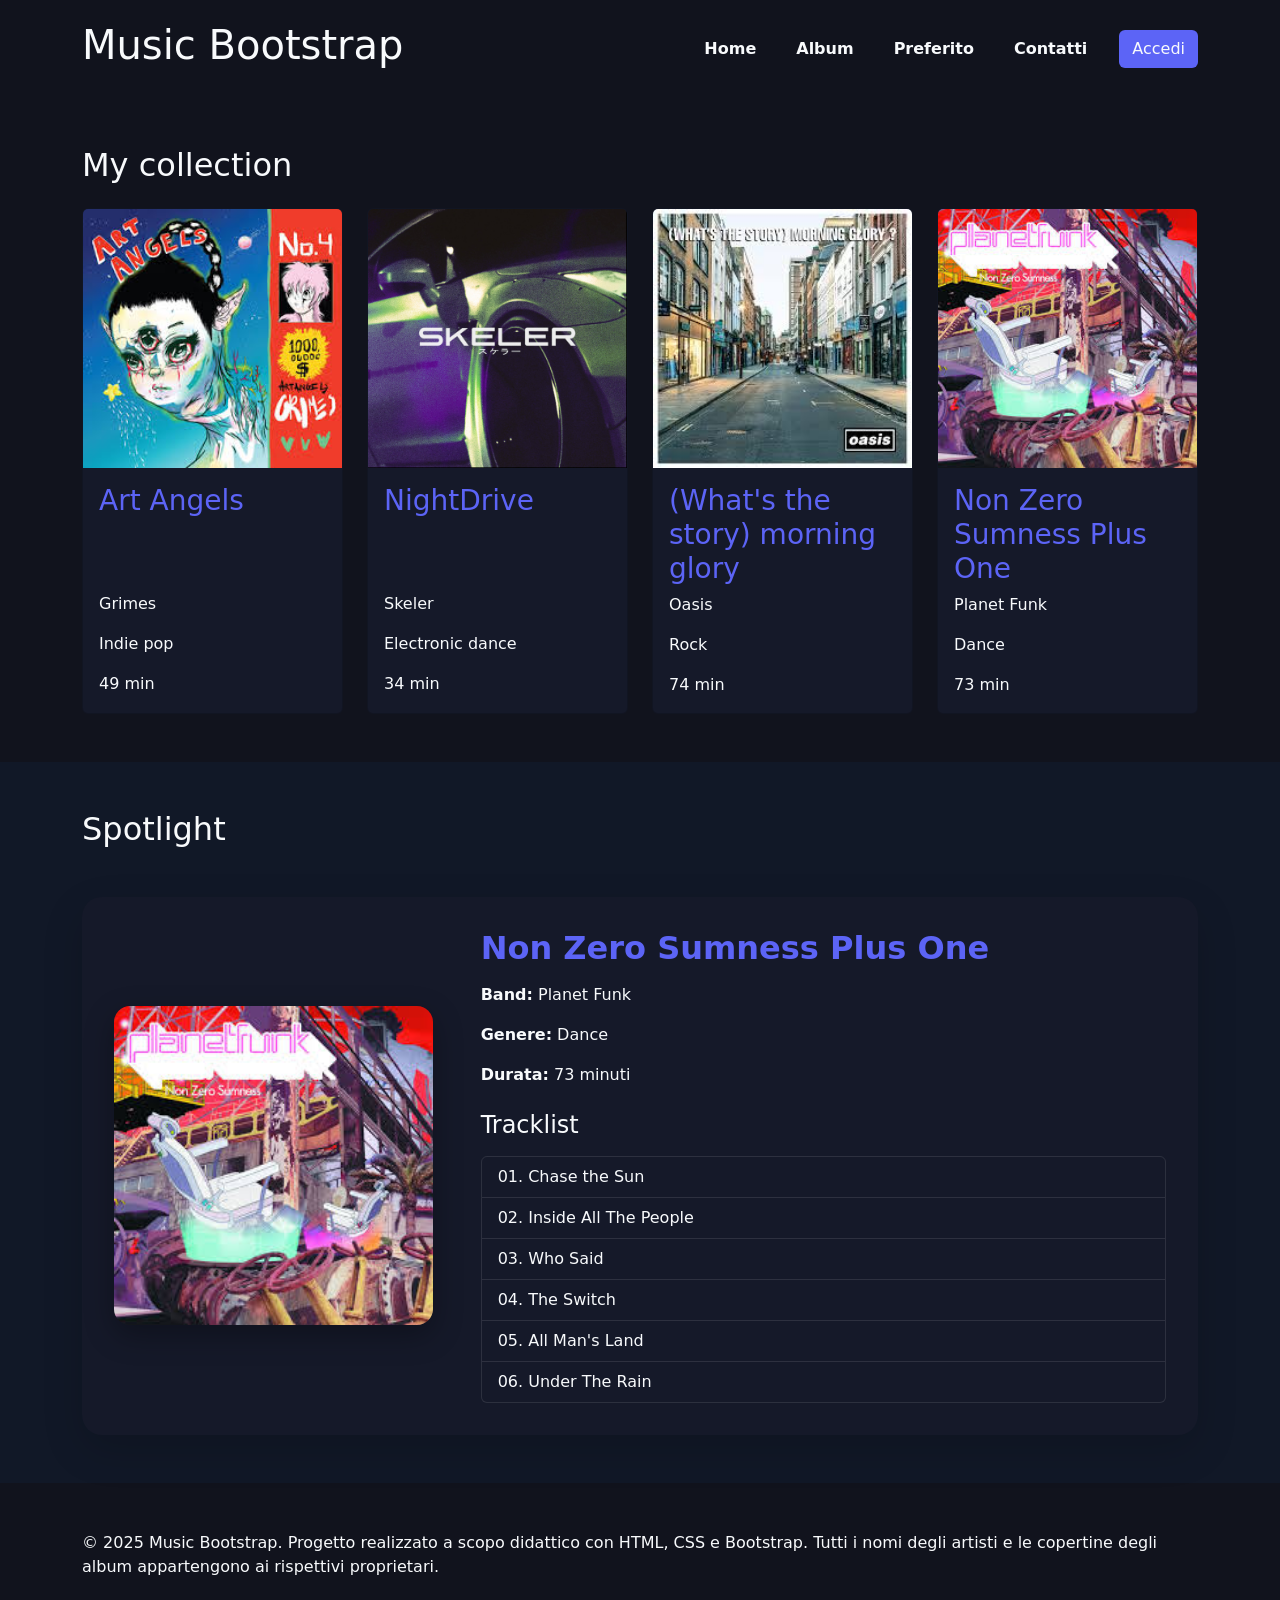
==== M3-W2D1/index.html @ 93e2bb05 "svolto esercizio di bootstrap di inizio settimana" ====
<!DOCTYPE html>
<html lang="en" >
<head>
  <meta charset="UTF-8" >
  <meta name="viewport" content="width=device-width, initial-scale=1.0" >
  <link href="https://cdn.jsdelivr.net/npm/bootstrap@5.3.8/dist/css/bootstrap.min.css" rel="stylesheet"
    integrity="sha384-sRIl4kxILFvY47J16cr9ZwB07vP4J8+LH7qKQnuqkuIAvNWLzeN8tE5YBujZqJLB" crossorigin="anonymous" >
  <link href="./style.css" rel="stylesheet" >
  <title>Music Bootstrap</title>
</head>

<body>
  <header>
    <div class="container-fluid">
      <nav class="navbar navbar-expand-lg py-3">
        <div class="container">
          <a class="navbar-brand fw-bold fs-3" href="#"><h1>Music Bootstrap</h1></a>

          <button class="navbar-toggler" type="button" data-bs-toggle="collapse" data-bs-target="#navMenu">
            <span class="navbar-toggler-icon"></span>
          </button>

          <div class="collapse navbar-collapse" id="navMenu">
            <ul class="navbar-nav ms-auto align-items-lg-center gap-4">
              <li class="nav-item">
                <a class="nav-link text-decoration-none fw-semibold" href="#">Home</a>
              </li>
              <li class="nav-item">
                <a class="nav-link text-decoration-none fw-semibold" href="#album">Album</a>
              </li>
              <li class="nav-item">
                <a class="nav-link text-decoration-none fw-semibold" href="#preferito">Preferito</a>
              </li>
              <li class="nav-item">
                <a class="nav-link text-decoration-none fw-semibold" href="#contatti">Contatti</a>
              </li>
              <li class="nav-item">
                <button type="button" class="btn btn-custom">Accedi</button>
              </li>
            </ul>
          </div>
        </div>
      </nav>
    </div>
  </header>

  <main>
    <section id="album" class="py-5">
      <div class="container">
        <h2 class="mb-4"> My collection </h2>

        <div class="row g-4">
          <div class="col-6 col-md-4 col-xl-3">
            <div class="card h-100">
              <img src="./assets/grimes.jpg" class="card-img-top" alt="album Grimes">

              <div class="card-body">
                <h3 class="card-title"> Art Angels </h3>
  

                <p class="card-text"> Grimes </p>

                <p class="card-text">Indie pop</p>

                <p class="card-text">49 min</p>
              </div>
            </div>
          </div>

          <div class="col-6 col-md-4 col-xl-3">
            <div class="card h-100">
              <img src="./assets/skeler.jpg" class="card-img-top" alt="album Skeler" >

              <div class="card-body">
                <h3 class="card-title">NightDrive</h3>

                <p class="card-text">Skeler</p>

                <p class="card-text">Electronic dance</p>

                <p class="card-text">34 min</p>
              </div>
            </div>
          </div>

          <div class="col-6 col-md-4 col-xl-3">
            <div class="card h-100">
              <img src="./assets/oasis.jpg" class="card-img-top" alt="album Oasis" >

              <div class="card-body">
                <h3 class="card-title">(What's the story) morning glory</h3>

                <p class="card-text">Oasis</p>

                <p class="card-text">Rock</p>

                <p class="card-text">74 min</p>
              </div>
            </div>
          </div>

          <div class="col-6 col-md-4 col-xl-3">
            <div class="card h-100">
              <img src="./assets/planetFunk.jpg" class="card-img-top" alt="album Planet Funk" >

              <div class="card-body">
                <h3 class="card-title">Non Zero Sumness Plus One</h3>

                <p class="card-text">Planet Funk</p>

                <p class="card-text">Dance</p>

                <p class="card-text">73 min</p>
              </div>
            </div>
          </div>
        </div>
      </div>
    </section>

    <section id="preferito" class="favorite-section py-5">
      <div class="container">
        <h2 class="mb-5">Spotlight</h2>

        <div class="favorite-card">
          <div class="row align-items-center g-5">
            <div class="col-lg-4 text-center">
              <img src="./assets/planetFunk.jpg" class="favorite-cover" alt="Planet Funk" >
            </div>

            <div class="col-lg-8">
              <h3 class="album-title">Non Zero Sumness Plus One</h3>

              <p><strong>Band:</strong> Planet Funk</p>
              <p><strong>Genere:</strong> Dance</p>
              <p><strong>Durata:</strong> 73 minuti</p>

              <h4 class="mt-4 mb-3">Tracklist</h4>

              <ul class="list-group tracklist">
                <li class="list-group-item">01. Chase the Sun</li>

                <li class="list-group-item">02. Inside All The People</li>

                <li class="list-group-item">03. Who Said</li>

                <li class="list-group-item">04. The Switch</li>

                <li class="list-group-item">05. All Man's Land</li>

                <li class="list-group-item">06. Under The Rain</li>
              </ul>
            </div>
          </div>
        </div>
      </div>
    </section>
  </main>
  <footer id="contatti" class=" py-5">
    <p class="container">
      © 2025 Music Bootstrap. Progetto realizzato a scopo didattico con HTML, CSS e Bootstrap. Tutti i nomi degli
      artisti e le copertine degli album appartengono ai rispettivi proprietari.
    </p>
  </footer>

  <script src="https://cdn.jsdelivr.net/npm/bootstrap@5.3.8/dist/js/bootstrap.bundle.min.js"></script>
</body>

</html>
---- M3-W2D1/style.css ----
:root {
  --bg-main: #11131d;
  --bg-section: #111827;
  --bg-card: #151929;
  --text-main: #f8fafc;
  --accent: #5c64f6;
  --bg-hover: rgba(139, 92, 246, 0.15);
}

body {
  background-color: var(--bg-main);
  color: var(--text-main);
}

.nav-link {
  color: var(--text-main);
}

.nav-link:hover {
  color: var(--accent);
}

.navbar-brand:focus,
.navbar-brand:active,
.nav-link:focus,
.nav-link.active {
    color: var(--text-main);
}

.card {
  background-color: var(--bg-card);
}

.card-body {
  color: var(--text-main);
}

.card-title {
  color: var(--accent);
  min-height: 100px;
}

.btn-custom {
  background-color: var(--accent);
  color: #f8fafc;
}

.btn-custom:hover {
  color: var(--accent);
}

a,
.navbar-brand {
  color: var(--text-main);
}

a:hover,
.navbar-brand:hover {
  color: var(--accent);
}

h2,
h3,
main p {
  color: var(--text-main);
}

.favorite-section {
  background-color: var(--bg-section);
}

.favorite-card {
  background-color: var(--bg-card);
  padding: 2rem;
  border-radius: 20px;
  box-shadow: 0 15px 40px rgba(0, 0, 0, 0.15);
}

.favorite-cover {
  width: 100%;
  height: 100%;
  object-fit: cover;
  max-width: 320px;
  border-radius: 16px;
  box-shadow: 0 10px 30px rgba(0, 0, 0, 0.3);
}

.album-title {
  color: var(--accent);
  font-size: 2rem;
  font-weight: 700;
  margin-bottom: 1rem;
}

.tracklist .list-group-item {
  background-color: transparent;
  color: var(--text-main);
  border-color: rgba(255, 255, 255, 0.1);
  transition: 0.3s;
}

.tracklist .list-group-item:hover {
  background-color: var(--bg-hover);
  transform: translateX(8px);
}
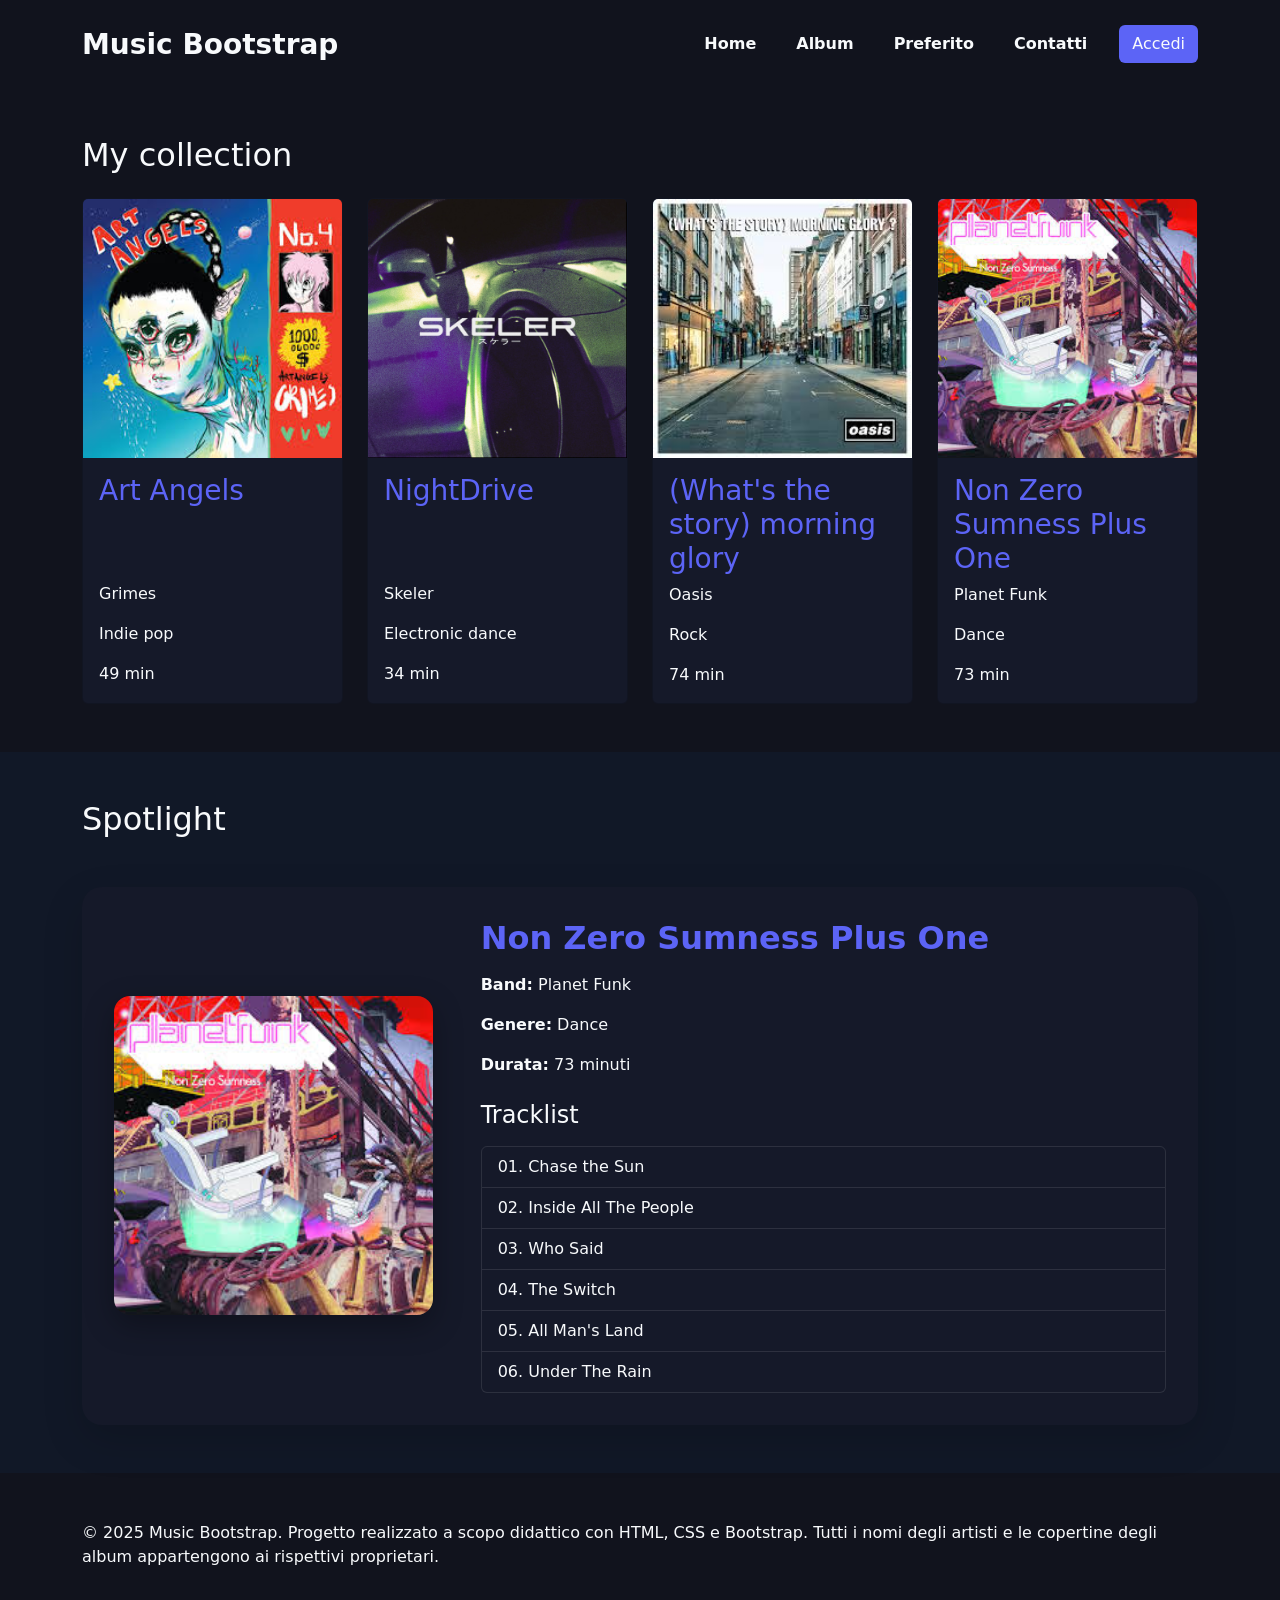
==== commit 434cb76e: "svolto una parte dell'esercizio M3-W2D4" ====
--- a/M3-W2D1/index.html
+++ b/M3-W2D1/index.html
@@ -14,7 +14,7 @@
     <div class="container-fluid">
       <nav class="navbar navbar-expand-lg py-3">
         <div class="container">
-          <a class="navbar-brand fw-bold fs-3" href="#"><h1>Music Bootstrap</h1></a>
+         <h1><a class="navbar-brand fw-bold fs-3" href="#">Music Bootstrap</a></h1>
 
           <button class="navbar-toggler" type="button" data-bs-toggle="collapse" data-bs-target="#navMenu">
             <span class="navbar-toggler-icon"></span>
